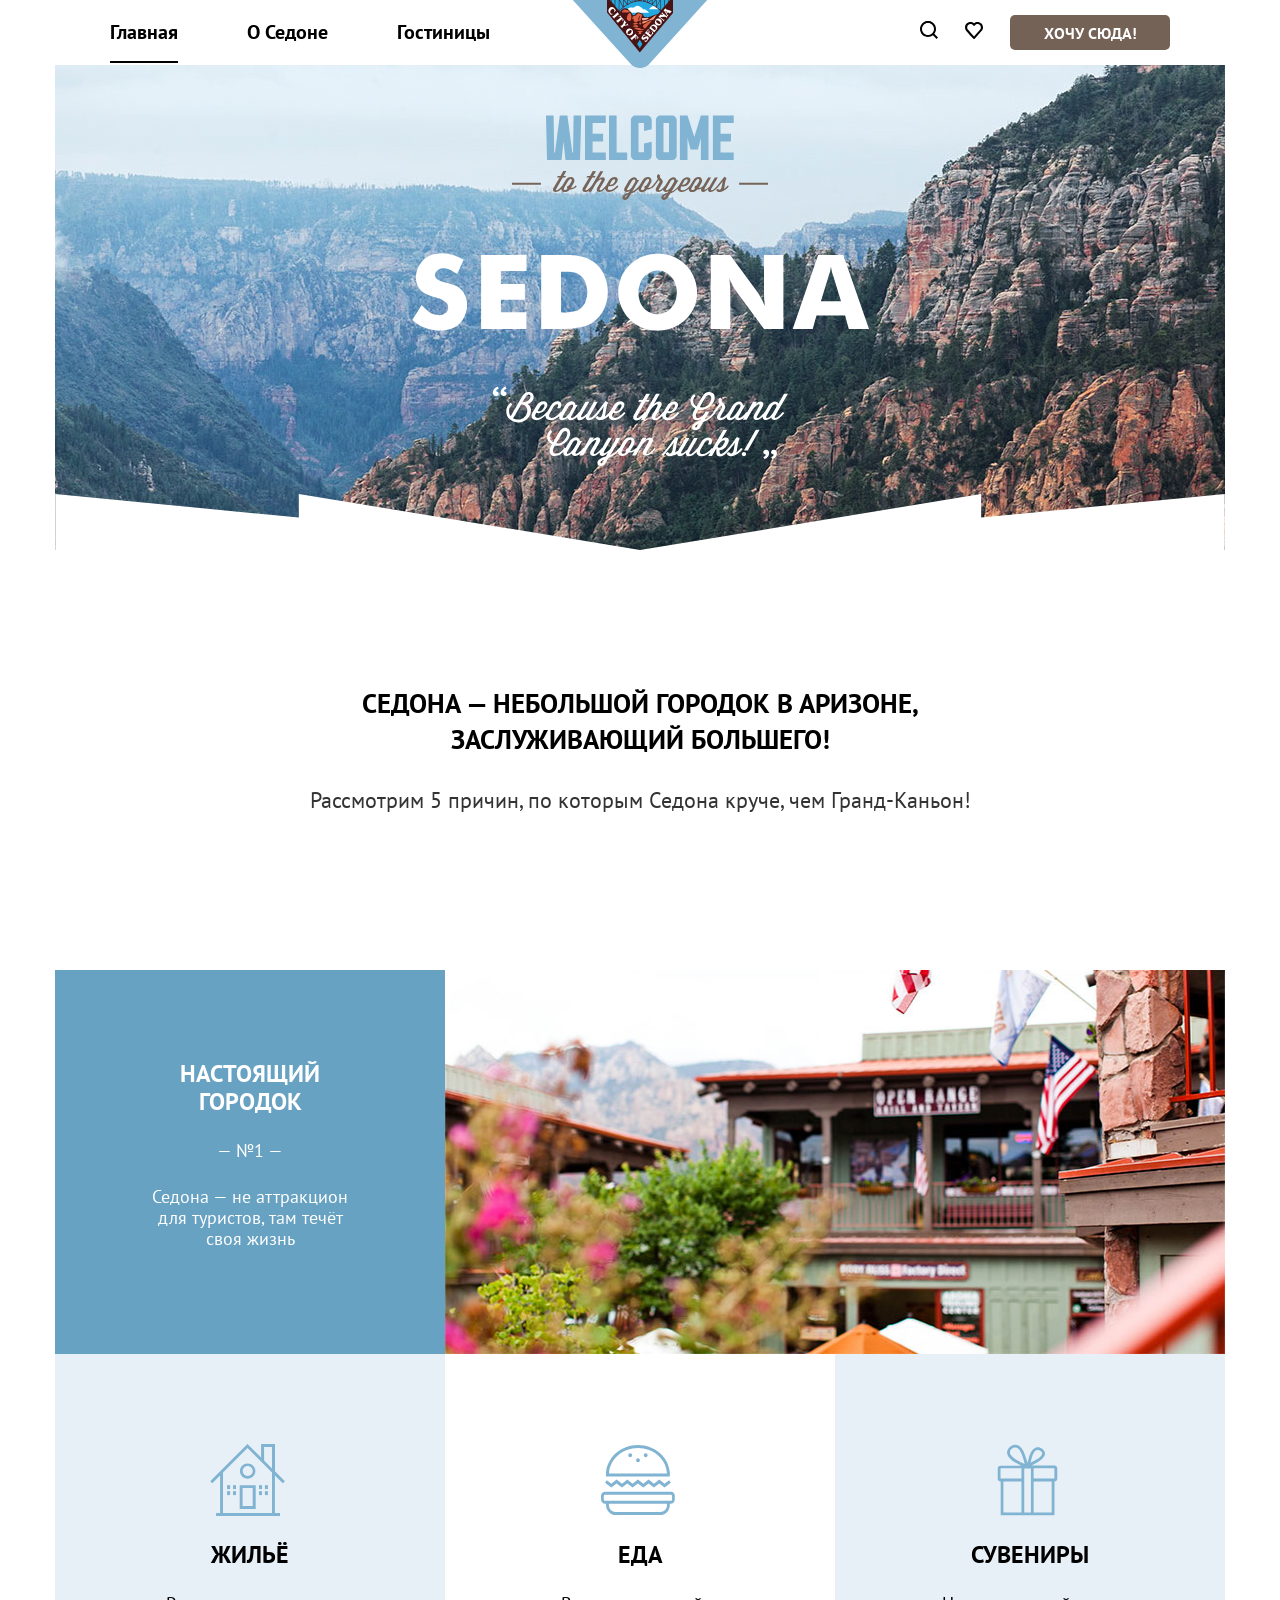
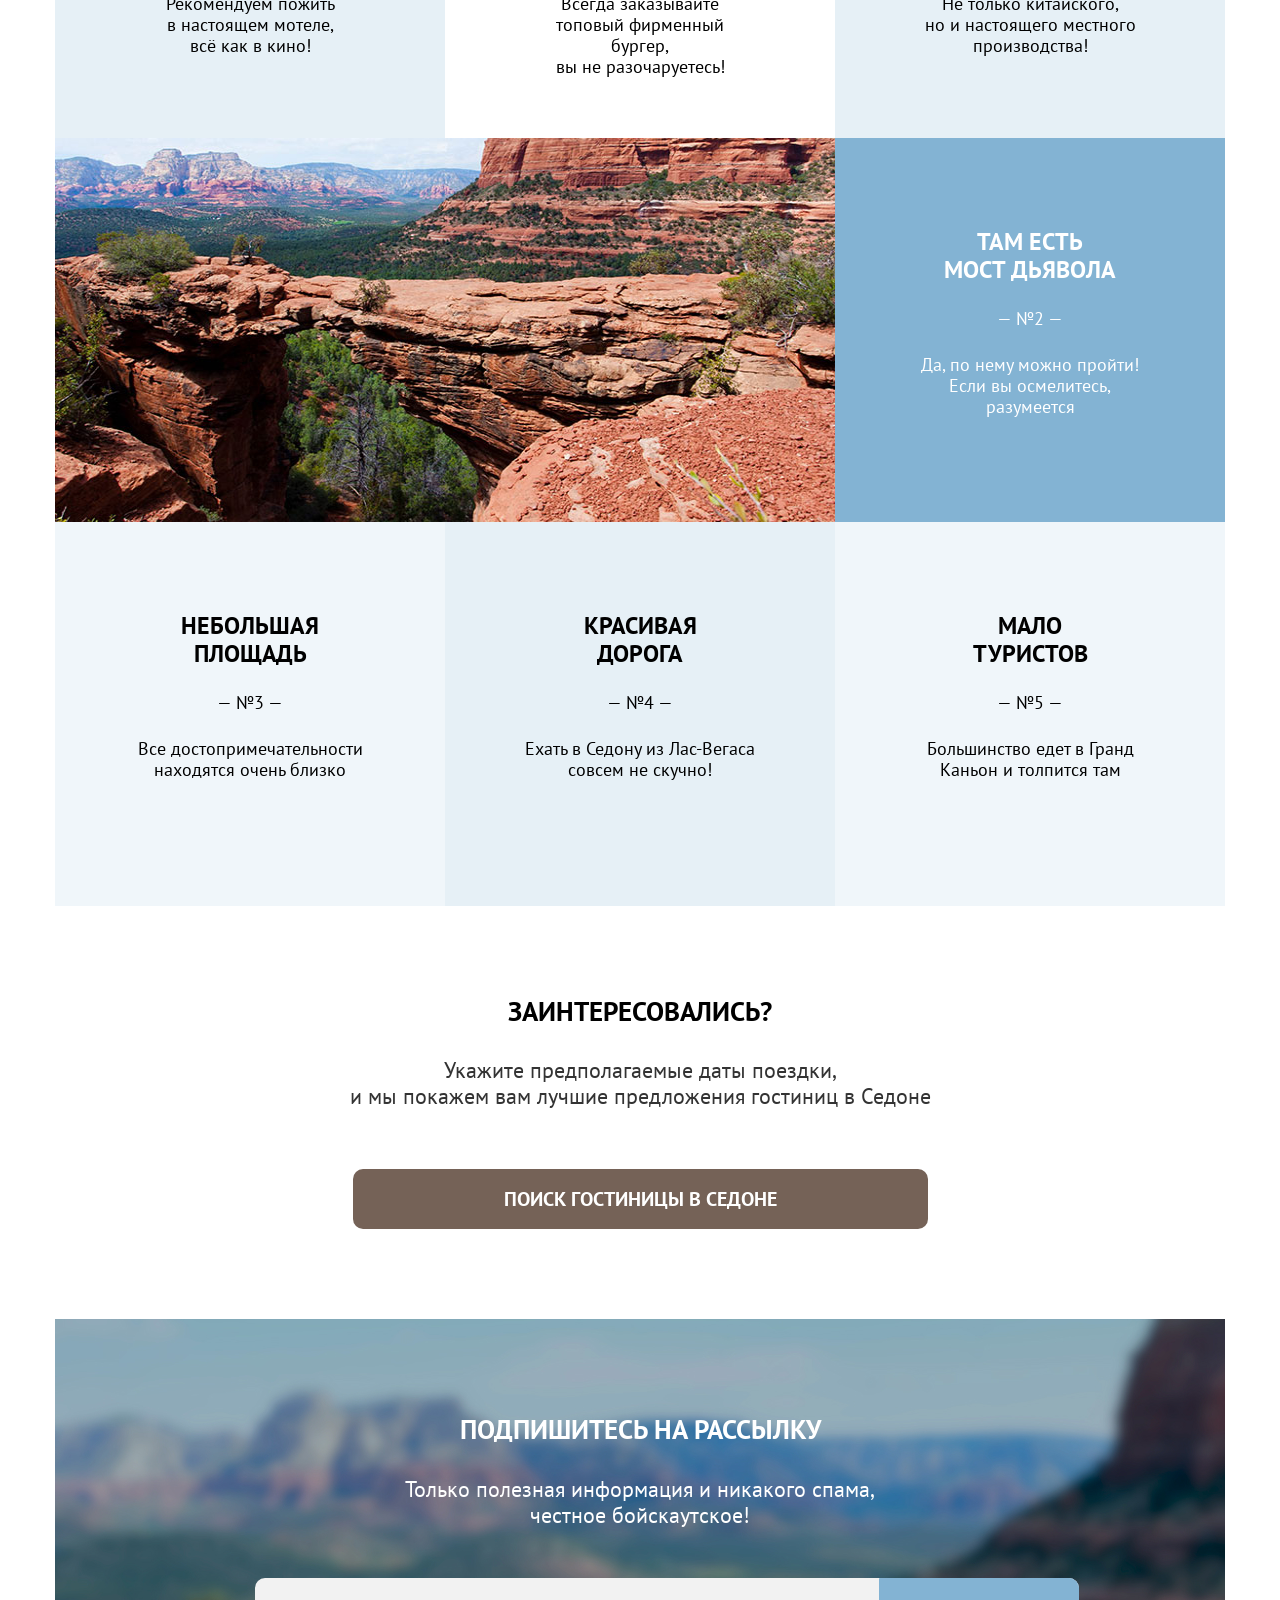
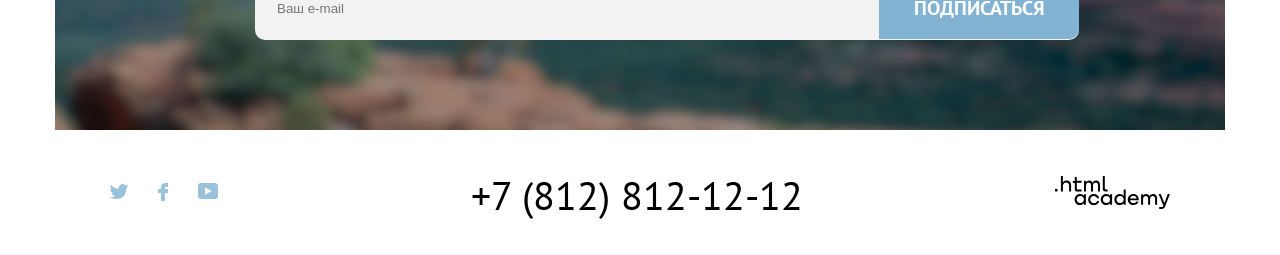
==== index.html @ 4e41e3f7 "add effects for main page" ====
<!DOCTYPE html>
<html lang="en">
<head>
    <meta charset="UTF-8">
    <meta name="viewport" content="width=device-width, initial-scale=1.0">
    <title>Седона — небольшой городок в Аризоне, заслуживающий большего!</title>
    <link rel="stylesheet" href="./style.css">
    <link rel="preconnect" href="https://fonts.googleapis.com">
    <link rel="preconnect" href="https://fonts.gstatic.com" crossorigin>
    <link href="https://fonts.googleapis.com/css2?family=PT+Sans:ital,wght@0,400;0,700;1,400;1,700&display=swap" rel="stylesheet">
</head>
<body>
    <header class="header">
        <div class="header__container">
            <nav class="header__menu">
                <ul class="header__menu-list">
                    <li class="header__item header__menu_item-active"><a href="#">Главная</a></li>
                    <li class="header__item"><a href="#">О Седоне</a></li>
                    <li class="header__item"><a href="#">Гостиницы</a></li>
                </ul>
            </nav>
            <img src="./images/sedona.svg" alt="logo" class="header__logo">
            <nav class="header__widgets">
                <a href="#"><img src="./images/find.svg" class="header__widget" alt="find"></a>
                <a href="#"><img src="./images/like.svg" class="header__widget" alt="like"></a>
                <button id="modal-opener" class="header__btn">хочу сюда!</button>
            </nav>
        </div>
    </header>
    <div class="main__container">
        <div class="main-board">
            <img src="./images/Vectorwelcome.svg" alt="title" class="main-board__img-1">
            <img src="./images/Vectorgorgeous.svg" alt="title" class="main-board__img-2">
            <img src="./images/Vectorsedona_title.svg" alt="title" class="main-board__img-3">
            <img src="./images/dividerbg_add.svg" alt="title" class="main-board__img-4">
        </div>
        <section class="slogan-description">
            <h1 class="slogan-description__title">Седона — небольшой городок в Аризоне, заслуживающий большего!</h1>
            <p class="slogan-description__text">Рассмотрим 5 причин, по которым Седона круче, чем Гранд-Каньон!</p>
        </section>
        <div class="content content_font-color_white">
            <div class="content__inf content__inf_bg-color_c-dark">
                <h2 class="content__inf-title">Настоящий<br> городок</h2>
                <p class="content__inf-text">— №1 —</p>
                <p class="content__inf-text">Седона — не аттракцион<br>для туристов, там течёт<br>своя жизнь</p>
            </div>
            <img src="./images/town.jpg" alt="town" class="content__bg-img">
        </div>
        <div class="content content_font-color_black">
            <div class="content__inf content__inf_bg-color_secondary-c-light-02">
                <img src="./images/house.svg" alt="house" class="content__img">
                <h2 class="content__inf-title">Жильё</h2>
                <p class="content__inf-text">Рекомендуем пожить <br>в настоящем мотеле, <br>всё как в кино!</p>
            </div>
            <div class="content__inf">
                <img src="./images/burger.svg" alt="burger" class="content__img">
                <h2 class="content__inf-title">Еда</h2>
                <p class="content__inf-text">Всегда заказывайте<br>топовый фирменный бургер,<br>вы не разочаруетесь!</p>
            </div>
            <div class="content__inf content__inf_bg-color_secondary-c-light-02">
                <img src="./images/gift.svg" alt="gift" class="content__img">
                <h2 class="content__inf-title">Сувениры</h2>
                <p class="content__inf-text">Не только китайского, <br>но и настоящего местного <br>производства!</p>
            </div>
        </div>
        <div class="content content_font-color_white">
            <img src="./images/bridge.jpg" alt="bridge" class="content__bg-img">
            <div class="content__inf content__inf_bg-color_c-light">
                <h2 class="content__inf-title">Там есть<br>мост дьявола</h2>
                <p class="content__inf-text">— №2 —</p>
                <p class="content__inf-text">Да, по нему можно пройти! Если вы осмелитесь, разумеется</p>
            </div>
        </div>
        <div class="content content_font-color_black">
            <div class="content__inf content__inf_bg-color_secondary-c-light-012">
                <h2 class="content__inf-title">Небольшая<br>площадь</h2>
                <p class="content__inf-text">— №3 —</p>
                <p class="content__inf-text">Все достопримечательности<br>находятся очень близко</p>
            </div>
            <div class="content__inf content__inf_bg-color_secondary-c-light-02">
                <h2 class="content__inf-title">Красивая<br>дорога</h2>
                <p class="content__inf-text">— №4 —</p>
                <p class="content__inf-text">Ехать в Седону из Лас-Вегаса<br>совсем не скучно!</p>
            </div>
            <div class="content__inf content__inf_bg-color_secondary-c-light-012">
                <h2 class="content__inf-title">Мало<br>туристов</h2>
                <p class="content__inf-text">— №5 —</p>
                <p class="content__inf-text">Большинство едет в Гранд<br>Каньон и толпится там</p>
            </div>
        </div>
        <section class="find-hotel">
            <h2 class="find-hotel__title">Заинтересовались?</h2>
            <div class="find-hotel__text">Укажите предполагаемые даты поездки,<br>и мы покажем вам лучшие предложения гостиниц в Седоне</div>
            <button class="find-hotel__btn" id="modal-opener">ПОИСК ГОСТИНИЦЫ В седоне</button>
        </section>
        <section class="subscribe">
            <div class="subscribe__container">
                <h2 class="subscribe__title">Подпишитесь на рассылку</h2>
                <div class="subscribe__text">Только полезная информация и никакого спама,<br>честное бойскаутское!</div>
                <div class="subscribe__form">
                    <input type="text" class="subscribe__form-input" placeholder="Ваш e-mail">
                    <button type="button" class="subscribe__form-button">Подписаться</button>
                </div>
            </div>   
        </section>
    </div>

    <footer class="footer">
        <div class="footer__container">
            <div class="footer__links">
                <a href="https://twitter.com/htmlacademy_ru" class="footer__link"><img src="./images/social-twitter.svg" alt="twitter"></a>
                <a href="https://www.facebook.com/htmlacademy" class="footer__link footer__link-small"><img src="./images/social-facebook.svg" alt="facebook"></a>
                <a href="https://www.youtube.com/c/HTMLAcademyRUS" class="footer__link"><img src="./images/social-youtube.svg" alt="youtube"></a>
            </div>
            <a href="tel:+78128121212"><div class="footer__phonenumber">+7 (812) 812-12-12</div></a>
            <a href="https://htmlacademy.ru/"><img src="./images/html_academy.svg" alt="logo" class="footer__logo"></a>
        </div>
    </footer>

    <form class="form-booking">
        <div class="form-booking__title-and-btn">
            <div class="form-booking__title">Поиск гостиницы в Седоне</div>
            <a href="#" class="form-booking__close"><img src="./images/btn_close.svg" alt="close"></a>
        </div>

        <p class="input-date__name">Дата заезда:<input type="date" name="calendar" class="input-date__input"></p>
        <p class="input-date__name">Дата выезда:<input type="date" name="calendar" class="input-date__input"></p>
        <div class="number-input">
            <label for="adult" class="input-num__name">Взрослые:</label>
            <div class="number">
                <button class="number-minus" type="button"><img src="./images/minus.svg" alt="minus"></button>
                <input type="number" min="0" value="1" readonly>
                <button class="number-plus" type="button"><img src="./images/plus.svg" alt="plus"></button>
            </div>
            <label for="adult" class="input-num__name">Дети:</label>
            <div class="number">
                <button class="number-minus" type="button"><img src="./images/minus.svg" alt="minus"></button>
                <input type="number" min="0" value="1" readonly>
                <button class="number-plus" type="button"><img src="./images/plus.svg" alt="plus"></button>
            </div>
        </div>
        <button class="form-booking__btn">Найти</button>
    </form>
    <script src="script.js"></script>
</body>
</html>
---- style.css ----
*, ::before, ::after {
    margin: 0;
    padding: 0;
}

body {
    font-family: "PT Sans", sans-serif;
    font-size: 18px;
    text-align: center;
    font-weight: 400;
    line-height: 1.16;
    background-color: #FFFFFF;
    color: black;
    width: 100%;
    height: 100%;
}

a {
    color: black;
    text-decoration: none;  
}

h1 {
    text-transform: uppercase;
    line-height: 1.33;
}

ul {
    list-style: none;
    margin: 0;
    padding: 0;
}

p {
    margin: 0;
}

img {
    max-width: 100%;
}

div[class*=_container] {
    margin: 0 auto;
    overflow: hidden;
    box-sizing: border-box;
    background-size: cover;
    max-width: 1200px;
}

button {
    display: flex;
    align-items:center;
    justify-content:center;

    font-family: "PT Sans", sans-serif;
    font-weight: 700;
    font-size: 20px;
    text-transform: uppercase;
    background: #756257;
    color:#FFFFFF;

    transition: opacity 0.3s;
}

div[class*=_text] {
    font-size: 22px;
    line-height: 26px;
}

.header__container, .main__container, .footer__container {
    margin: 0 auto;
    padding: 0 15px;
    overflow: hidden;
    max-width: 1200;
    box-sizing: border-box;
    background-size: cover;
}

body {
    height: 100%;
}
body {
    display: flex;
    flex-direction: column;
}

.header, .main__container {
    flex: 1 0 auto;
}
.footer {
    flex: 0 0 auto;
}
/* Header */

.header .header__container {
    display: flex;
    justify-content: space-between;
    font-size: 20px;
    align-items:center;
    padding: 0px 70px;
    font-weight: 700;
}

.header__menu-list {
    display: flex;
    justify-content: space-between;
    align-items:center;
    width: 380px;
    height: 65px;
}

.header__menu_item-active {
    text-decoration: underline;
    color: #756257;
    text-underline-offset: 22px;
    text-decoration-thickness: 2px;
}

.header__item:focus {
    border: 3px solid #83B3D3;
    border-radius: 10px;
    padding: 6px 10px;
}

.header__item {
    color: black;
}

.header__item:hover {
    color: #756257;
}

.header__item:active {
    opacity: 0.2;
}

.header__btn {
    width: 160px;
    height: 35px;
    font-size: 16px;
    border-radius: 5px;
    border: none;
}

.header__btn:hover {
    background: #615048;
}

.header__btn:active {
    opacity: 0.2;
}

.header__btn:focus {
    border: 3px solid #83B3D3;
    border-radius: 4px;
}

.header__widgets {
    display: flex;
    justify-content: space-between;
    align-items:center;
    width: 250px;
}

.header__widget:focus {
    border: 3px solid #83B3D3;
    border-radius: 10px;
    padding: 8px;
}

.header__logo {
    position: absolute;
    z-index: 2;
    margin: 0 auto;
    right: 0;
    left: 0;
}

/* main-title */

.main-board{
    position:relative;
    background-image: url("./images/background.jpg");
    background-repeat: no-repeat;
    height: 485px;
    margin: 0 auto;

    display: flex;
    justify-content:center;
    flex-wrap: wrap;
    align-items: center;
    flex-direction: column;
}

.main-board__img-1 {
    margin-top: 50px;
}
.main-board__img-2 {
    margin-top: 10px;
    margin-bottom: 53px;
}

.main-board__img-3 {
    margin-bottom: 28px;
}

.main-board__img-4 {
    position: relative;
    width: 1200px;
}

/* slogan-description */

.slogan-description{
    min-height: 280px;
    display: flex;
    justify-content: center;
    flex-direction: column;
    padding: 60px 250px 80px 250px;
}

.slogan-description__title {
    margin-bottom: 30px;
}

.slogan-description__text{
    font-size: 22px;
    color: #333333;
}

/* Content */
.content {
    height: 384px;
    display: flex;
    flex-direction: row;
    color:#FFFFFF;
}

.content__inf {
    width: 400px;
    height: 384px;
    box-sizing:border-box;
    gap: 25px;

    display: flex;
    flex-direction: column;

    padding: 90px 80px 80px 80px;
}

.content__inf-title {
    text-transform:uppercase;
    margin: 0;
    font-size: 24px;
    line-height: 1.17;
}

.content_font-color_black{
    color: black;
}

.content__inf_bg-color_c-dark {
    background-color: #68A2C2;
}

.content__inf_bg-color_c-light {
    background-color: #83B3D3;
}

.content__inf_bg-color_secondary-c-light-012 {
    background-color: rgba(130, 179, 211, 0.12);
}

.content__inf_bg-color_secondary-c-light-02 {
    background-color: rgba(130, 179, 211, 0.2);
}

.content__img {
    width: 75px;
    height: 72px;
    padding-left: 75px;
}

.content__bg-img {
    width: 780px;
}

/* find-hotel */

.find-hotel {
    padding: 90px 240px;

    display: flex;
    flex-direction: column;
    align-items: center;
}

.find-hotel__btn {
    margin-top: 60px;
    width: 575px;
    height: 60px;
    border-radius: 10px;
    border: none;
}

.find-hotel__btn:focus {
    border: 3px solid #83B3D3;
    border-radius: 10px;
}

.find-hotel__btn:hover {
    background: #615048;
    transition: 2s;
}

.find-hotel__btn:active {
    opacity: 0.2;
}

.find-hotel__title {
    margin-bottom: 30px;
    text-transform: uppercase;
}

.find-hotel__text {
    color: #333333;
}
 /*Subscribe-form */

.subscribe{
    background-image: url("./images/bg_2.jpg");
    background-repeat: no-repeat;
    color:#FFFFFF;
}

.subscribe__container {
    padding: 95px 200px 95px 200px;
}

.subscribe__title {
    margin-bottom: 30px;
    text-transform: uppercase;
}

.subscribe__text {
    font-size: 22px;
}

.subscribe__form{
    margin-top: 50px;
    position: relative;
    display: inline-block;
}
  
.subscribe__form-input{
    width: 800px;
    height: 58px;
    border-radius: 10px;
    border: 2px solid #f2f2f2;
    background-color: #f2f2f2;
    padding-left: 20px;
}

.subscribe__form-input:focus {
    border: 3px solid #83B3D3;
    background-color: #e5e5e5;
}

.subscribe__form-input:hover {
    border: 1px solid #e5e5e5;
    background-color: #e5e5e5;
    transition: 2s;
}

.subscribe__form-input:active {
    border: 2px solid black;
    background-color: #ffffff;
}

.subscribe__form-button{
    width: 200px;
    height: 61px;
    border-top-right-radius: 10px;
    border-bottom-right-radius: 10px;
    border-top-left-radius: 0;
    border-bottom-left-radius: 0;
    position: absolute;
    top: 0;
    right: 0;
    cursor: pointer;
    border: 1px solid #83B3D3;
    background-color: #83B3D3;
    font-family: "PT Sans", sans-serif;
    font-size: 20px;
    line-height: 26px;
    font-weight: 700;
    text-transform: uppercase;
    color: #FFFFFF;
}

.subscribe__form-button:hover {
    border: 1px solid #68A2C2;
    background-color: #68A2C2;
    transition: 2s;
}

.subscribe__form-button:focus {
    border: 3px solid #756275;
    background-color: #68A2C2;
}

.subscribe__form-button:active {
    opacity: 0.2;
}

/* Footer */

.footer .footer__container {
    display: flex;
    justify-content: space-between;
    padding: 40px 70px;
    align-items: center;
}

.footer__phonenumber {
    font-size: 40px;
    line-height: 1.0;
}

.footer__phonenumber:hover {
    color: #756257;
    transition: 1s;
}

.footer__phonenumber:active {
    opacity: 0.2;
}

.footer__phonenumber:focus {
    border: 3px solid #68A2C2;
    border-radius: 10px;
    padding: 15px;
    color: #756257;
}

.footer__links {
    display: flex;
    flex-direction: row;
    gap: 30px;
}

.footer__link {
    opacity: 0.8;
}

.footer__link:hover {
    opacity: 1.0;
}

.footer__link:active {
    opacity: 0.2;
}

.footer__link:focus {
    border: 3px solid #68A2C2;
    border-radius: 10px;
    padding: 8px 10px 0px 10px;
    opacity: 1.0;
}

.footer__link-small:focus {
    border: 3px solid #68A2C2;
    border-radius: 10px;
    padding: 8px 14px;
}

.footer__logo:hover {
    opacity: 0.8;
}

.footer__logo:focus {
    border: 3px solid #68A2C2;
    border-radius: 10px;
    padding: 20px;
    opacity: 0.8;
}

.footer__logo:active {
    opacity: 0.2;
}


/* Form */
.form-booking {
    position: absolute;
    left: 50%;
    top: 50%;
    transform: translate(-50%, -50%);

    background-color: #FFFFFF;
    width: 720px;
    height: 560px;

    box-sizing: border-box;
    padding: 60px 70px 70px 70px;
    border-radius: 30px;

    display: flex;
    flex-direction: column;
    align-items: start;

    font-size: 18px;
    font-weight: 700;
}

.input-date__name {
    margin-top: 40px;
}

.input-date__input {
    width: 410px;
    height: 50px;
    background-color: #F2F2F2;
    border: none;
    padding: 0 20px;
    margin-left: 20px;
}

.form-booking__title-and-btn {
    display: flex;
    justify-content: space-between;
    align-items: center;
}

.form-booking__title {
    font-size: 30px;
    text-transform: uppercase;
    font-weight: 700;
    line-height: 1.33;
    margin-right: 100px;
}

.form_booking p {
    font-size: 18px;
}

.form-booking__btn {
    width: 575px;
    height: 60px;
    border-radius: 10px;
    border: none;
    background-color: #83B3D3;
}

.input-num__input{
    width: 130px;
    height: 50px;
    background-color: #F2F2F2;
    border: none;
    padding: 0 19px;
    margin-left: 40px;
}

.input-num__input_1 {
    margin-right: 20px;
}

.number-input {
    margin-top: 40px;
    margin-bottom: 40px;
    display: flex;
    flex-direction: row;
    align-items: center;
    gap: 40px;
}

.number {
	display: inline-block;
	position: relative;
	width: 130px;
    height: 50px;
}
.number input[type="number"] {
	display: block;
	height: 50px;
	line-height: 2.22;
    font-size: 18px;
	width: 100%;
	padding: 0;
	margin: 0;
	box-sizing: border-box;
	text-align: center;
	-moz-appearance: textfield;
	-webkit-appearance: textfield;
	appearance: textfield;
    background-color: #F2F2F2;
    border-radius: 5px;
    border: none;
}
.number input[type="number"]::-webkit-outer-spin-button,
.number input[type="number"]::-webkit-inner-spin-button {
	display: none;
}
.number-minus {
	position: absolute;
	top: 1px;
	left: 1px;
	bottom: 10px;
	width: 40px;
	padding: 0;
	display: block;
	border: none;
    background-color: #F2F2F2;
}
.number-plus {
	position: absolute;
	top: 1px;
	right: 1px;
	bottom: 1px;
	width: 40px;
	padding: 0;
	display: block;
	text-align: center;
	border: none;
    background-color: #F2F2F2;
}
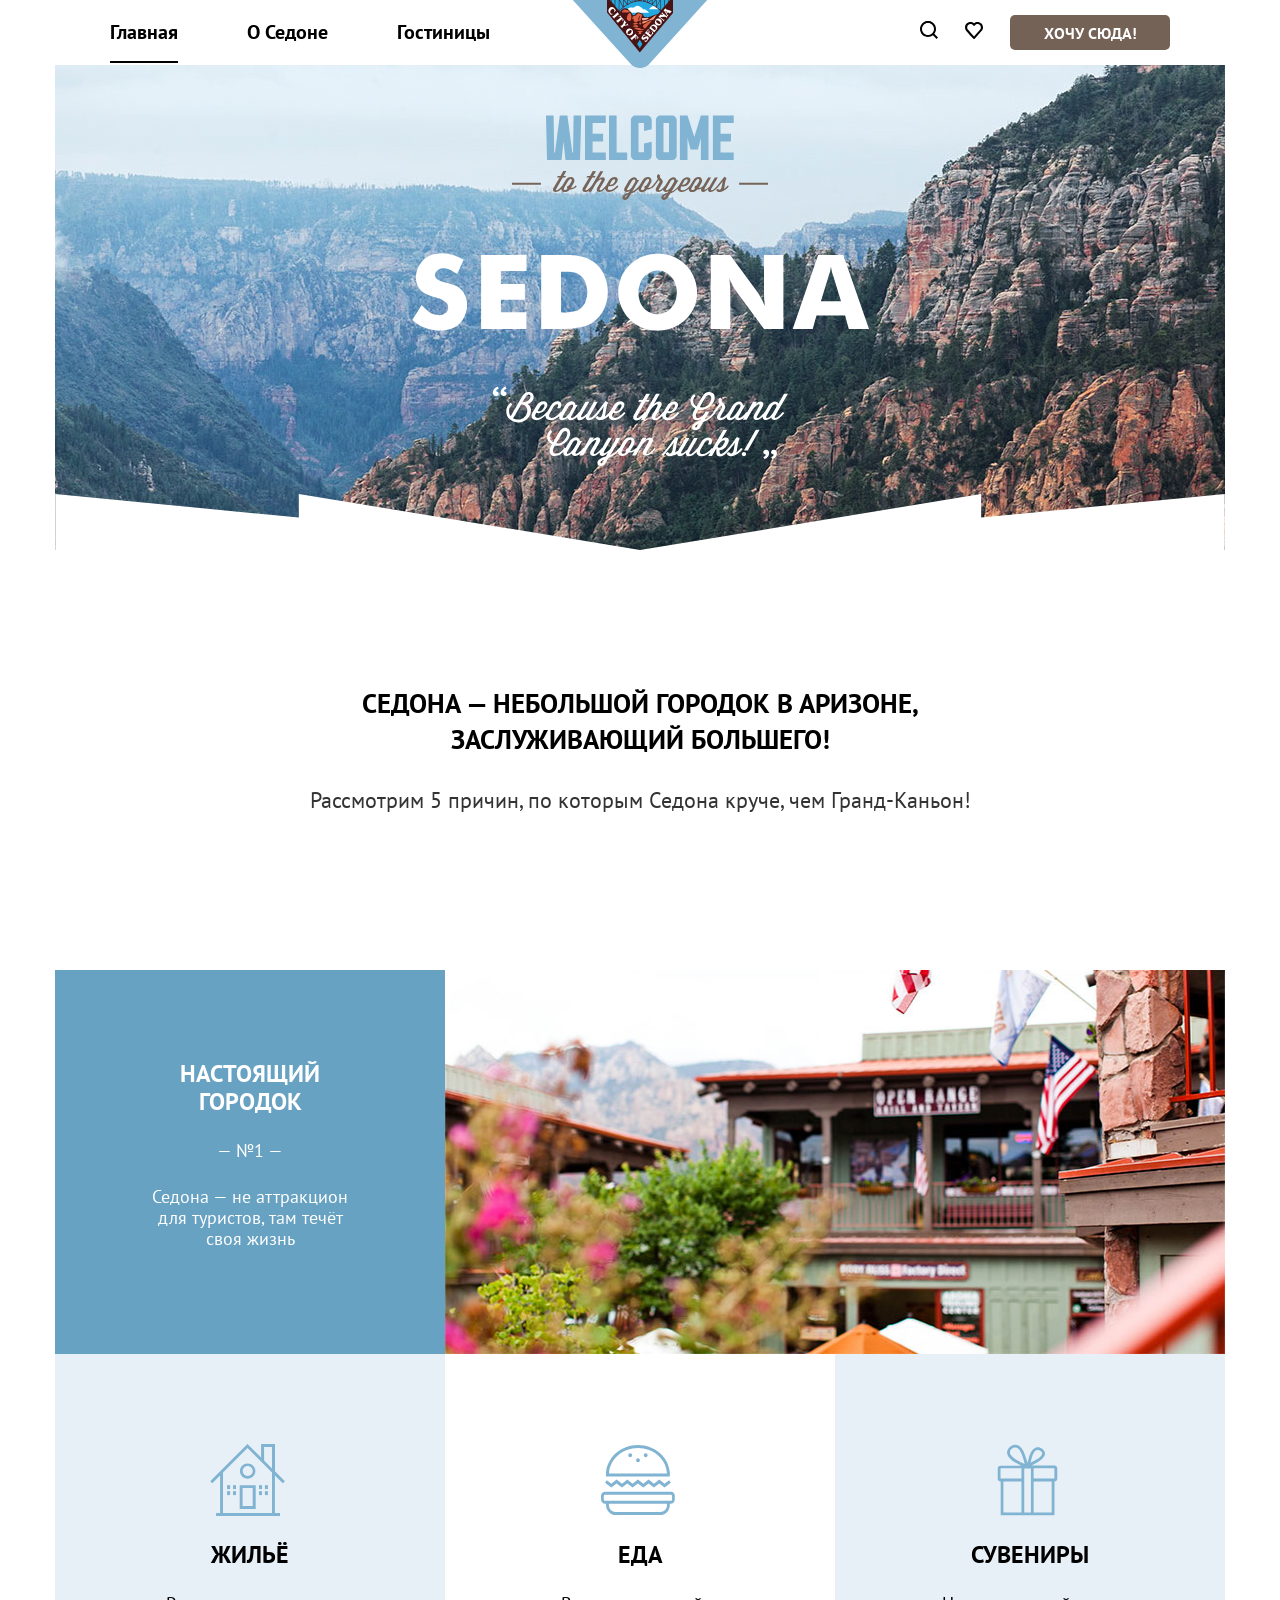
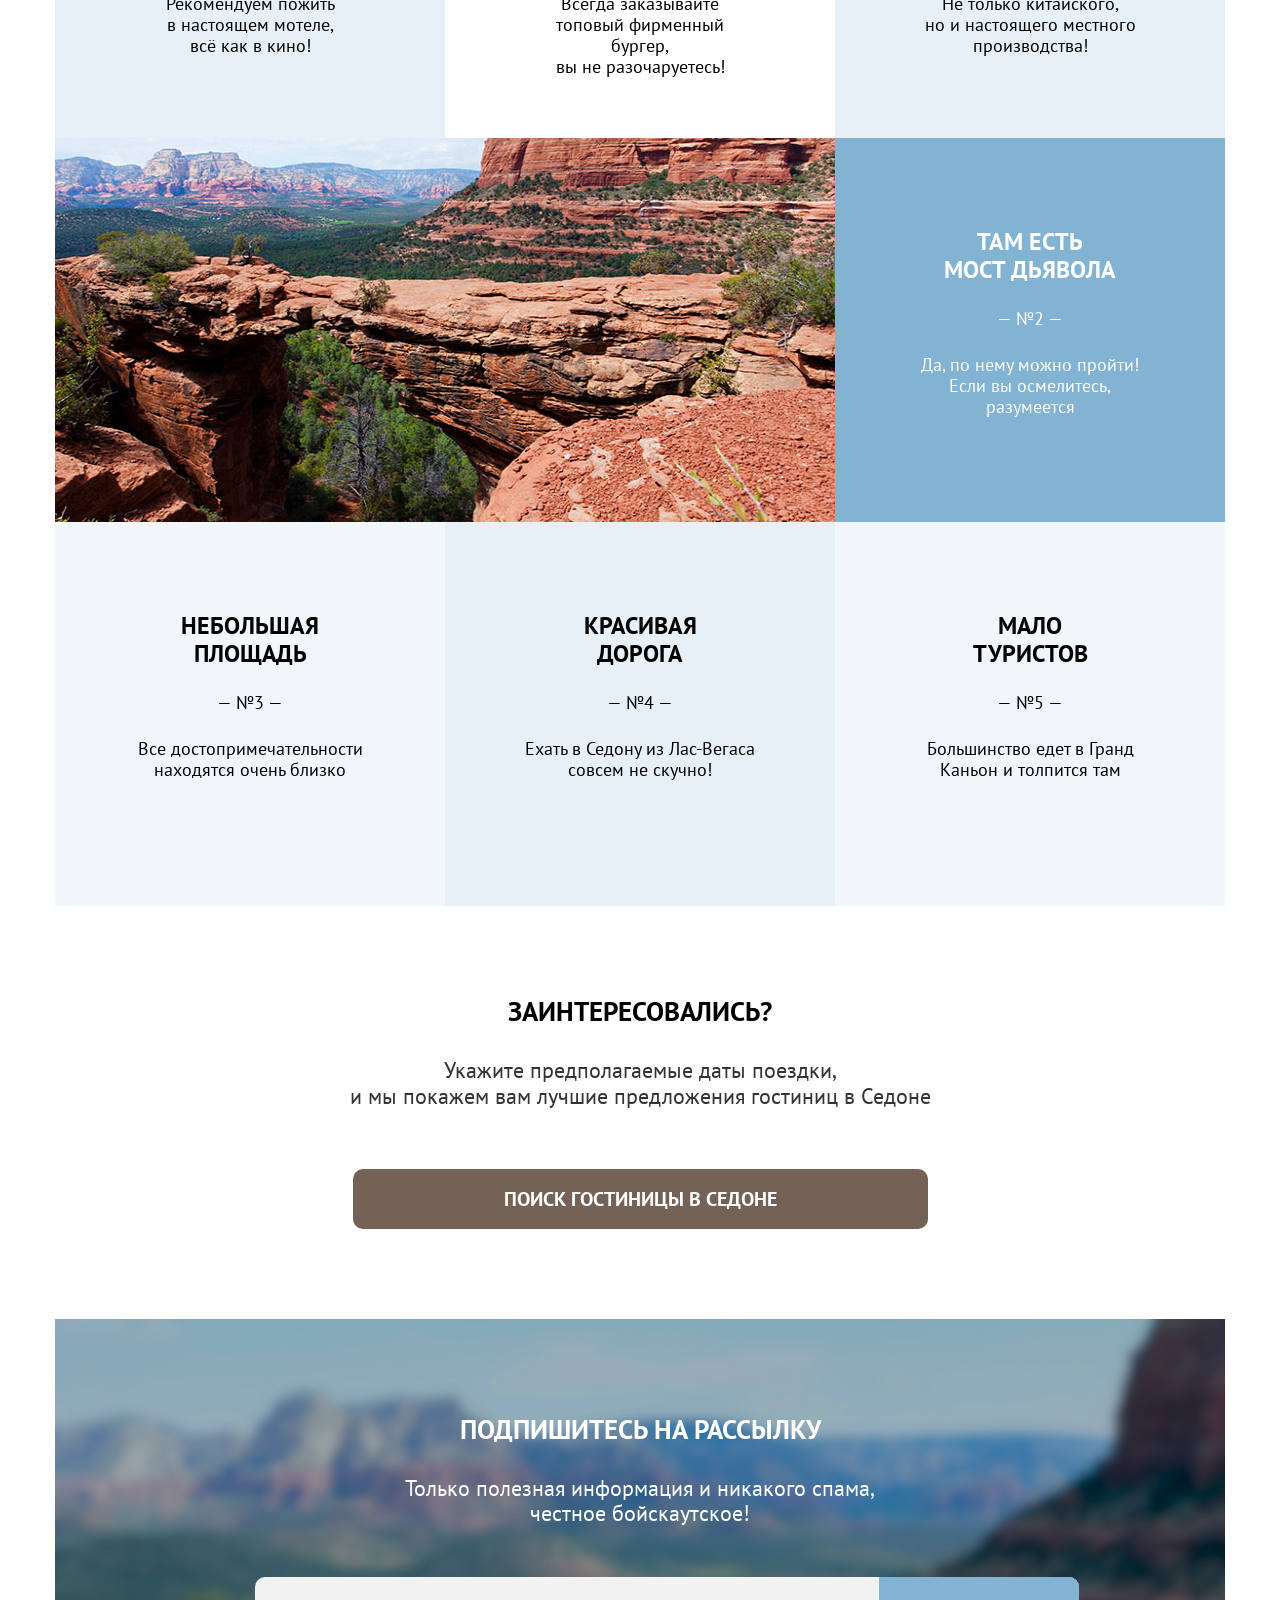
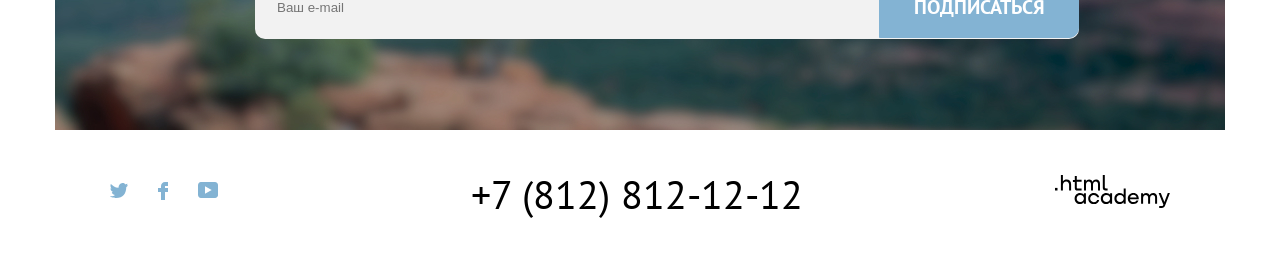
==== commit fdab8124: "add css class" ====
--- a/index.html
+++ b/index.html
@@ -91,12 +91,12 @@
         <section class="find-hotel">
             <h2 class="find-hotel__title">Заинтересовались?</h2>
             <div class="find-hotel__text">Укажите предполагаемые даты поездки,<br>и мы покажем вам лучшие предложения гостиниц в Седоне</div>
-            <button class="find-hotel__btn" id="modal-opener">ПОИСК ГОСТИНИЦЫ В седоне</button>
+            <button id="modal-opener" class="find-hotel__btn" id="modal-opener">ПОИСК ГОСТИНИЦЫ В седоне</button>
         </section>
         <section class="subscribe">
             <div class="subscribe__container">
-                <h2 class="subscribe__title">Подпишитесь на рассылку</h2>
-                <div class="subscribe__text">Только полезная информация и никакого спама,<br>честное бойскаутское!</div>
+                <h2 class="subscribe__container-title">Подпишитесь на рассылку</h2>
+                <div class="subscribe__container-text">Только полезная информация и никакого спама,<br>честное бойскаутское!</div>
                 <div class="subscribe__form">
                     <input type="text" class="subscribe__form-input" placeholder="Ваш e-mail">
                     <button type="button" class="subscribe__form-button">Подписаться</button>
@@ -108,9 +108,9 @@
     <footer class="footer">
         <div class="footer__container">
             <div class="footer__links">
-                <a href="https://twitter.com/htmlacademy_ru" class="footer__link"><img src="./images/social-twitter.svg" alt="twitter"></a>
-                <a href="https://www.facebook.com/htmlacademy" class="footer__link footer__link-small"><img src="./images/social-facebook.svg" alt="facebook"></a>
-                <a href="https://www.youtube.com/c/HTMLAcademyRUS" class="footer__link"><img src="./images/social-youtube.svg" alt="youtube"></a>
+                <a href="https://twitter.com/htmlacademy_ru" class="footer__links_link"><img src="./images/social-twitter.svg" alt="twitter"></a>
+                <a href="https://www.facebook.com/htmlacademy" class="footer__links_link"><img src="./images/social-facebook.svg" alt="facebook"></a>
+                <a href="https://www.youtube.com/c/HTMLAcademyRUS" class="footer__links_link"><img src="./images/social-youtube.svg" alt="youtube"></a>
             </div>
             <a href="tel:+78128121212"><div class="footer__phonenumber">+7 (812) 812-12-12</div></a>
             <a href="https://htmlacademy.ru/"><img src="./images/html_academy.svg" alt="logo" class="footer__logo"></a>
@@ -118,7 +118,7 @@
     </footer>
 
     <form class="form-booking">
-        <div class="form-booking__title-and-btn">
+        <div class="form-booking__content">
             <div class="form-booking__title">Поиск гостиницы в Седоне</div>
             <a href="#" class="form-booking__close"><img src="./images/btn_close.svg" alt="close"></a>
         </div>
--- a/style.css
+++ b/style.css
@@ -119,7 +119,6 @@
 .header__item:focus {
     border: 3px solid #83B3D3;
     border-radius: 10px;
-    padding: 6px 10px;
 }
 
 .header__item {
@@ -165,7 +164,6 @@
 .header__widget:focus {
     border: 3px solid #83B3D3;
     border-radius: 10px;
-    padding: 8px;
 }
 
 .header__logo {
@@ -337,12 +335,12 @@
     padding: 95px 200px 95px 200px;
 }
 
-.subscribe__title {
+.subscribe__container-title {
     margin-bottom: 30px;
     text-transform: uppercase;
 }
 
-.subscribe__text {
+.subscribe__container-text {
     font-size: 22px;
 }
 
@@ -427,70 +425,23 @@
     line-height: 1.0;
 }
 
-.footer__phonenumber:hover {
-    color: #756257;
-    transition: 1s;
-}
-
-.footer__phonenumber:active {
-    opacity: 0.2;
-}
-
-.footer__phonenumber:focus {
-    border: 3px solid #68A2C2;
-    border-radius: 10px;
-    padding: 15px;
-    color: #756257;
-}
-
 .footer__links {
     display: flex;
     flex-direction: row;
     gap: 30px;
 }
 
-.footer__link {
-    opacity: 0.8;
-}
-
-.footer__link:hover {
-    opacity: 1.0;
-}
-
-.footer__link:active {
-    opacity: 0.2;
-}
-
-.footer__link:focus {
-    border: 3px solid #68A2C2;
-    border-radius: 10px;
-    padding: 8px 10px 0px 10px;
-    opacity: 1.0;
-}
-
-.footer__link-small:focus {
-    border: 3px solid #68A2C2;
-    border-radius: 10px;
-    padding: 8px 14px;
-}
-
-.footer__logo:hover {
-    opacity: 0.8;
-}
-
-.footer__logo:focus {
-    border: 3px solid #68A2C2;
-    border-radius: 10px;
-    padding: 20px;
-    opacity: 0.8;
-}
-
-.footer__logo:active {
-    opacity: 0.2;
-}
-
-
 /* Form */
+.active-modal {
+    position:fixed;
+    background-color: rgba(0, 0, 0, 0.5);
+    z-index: 3;
+    left: 0;
+    right: 0;
+    bottom: 0;
+    top: 0;
+}
+
 .form-booking {
     position: absolute;
     left: 50%;
@@ -526,7 +477,7 @@
     margin-left: 20px;
 }
 
-.form-booking__title-and-btn {
+.form-booking__content {
     display: flex;
     justify-content: space-between;
     align-items: center;
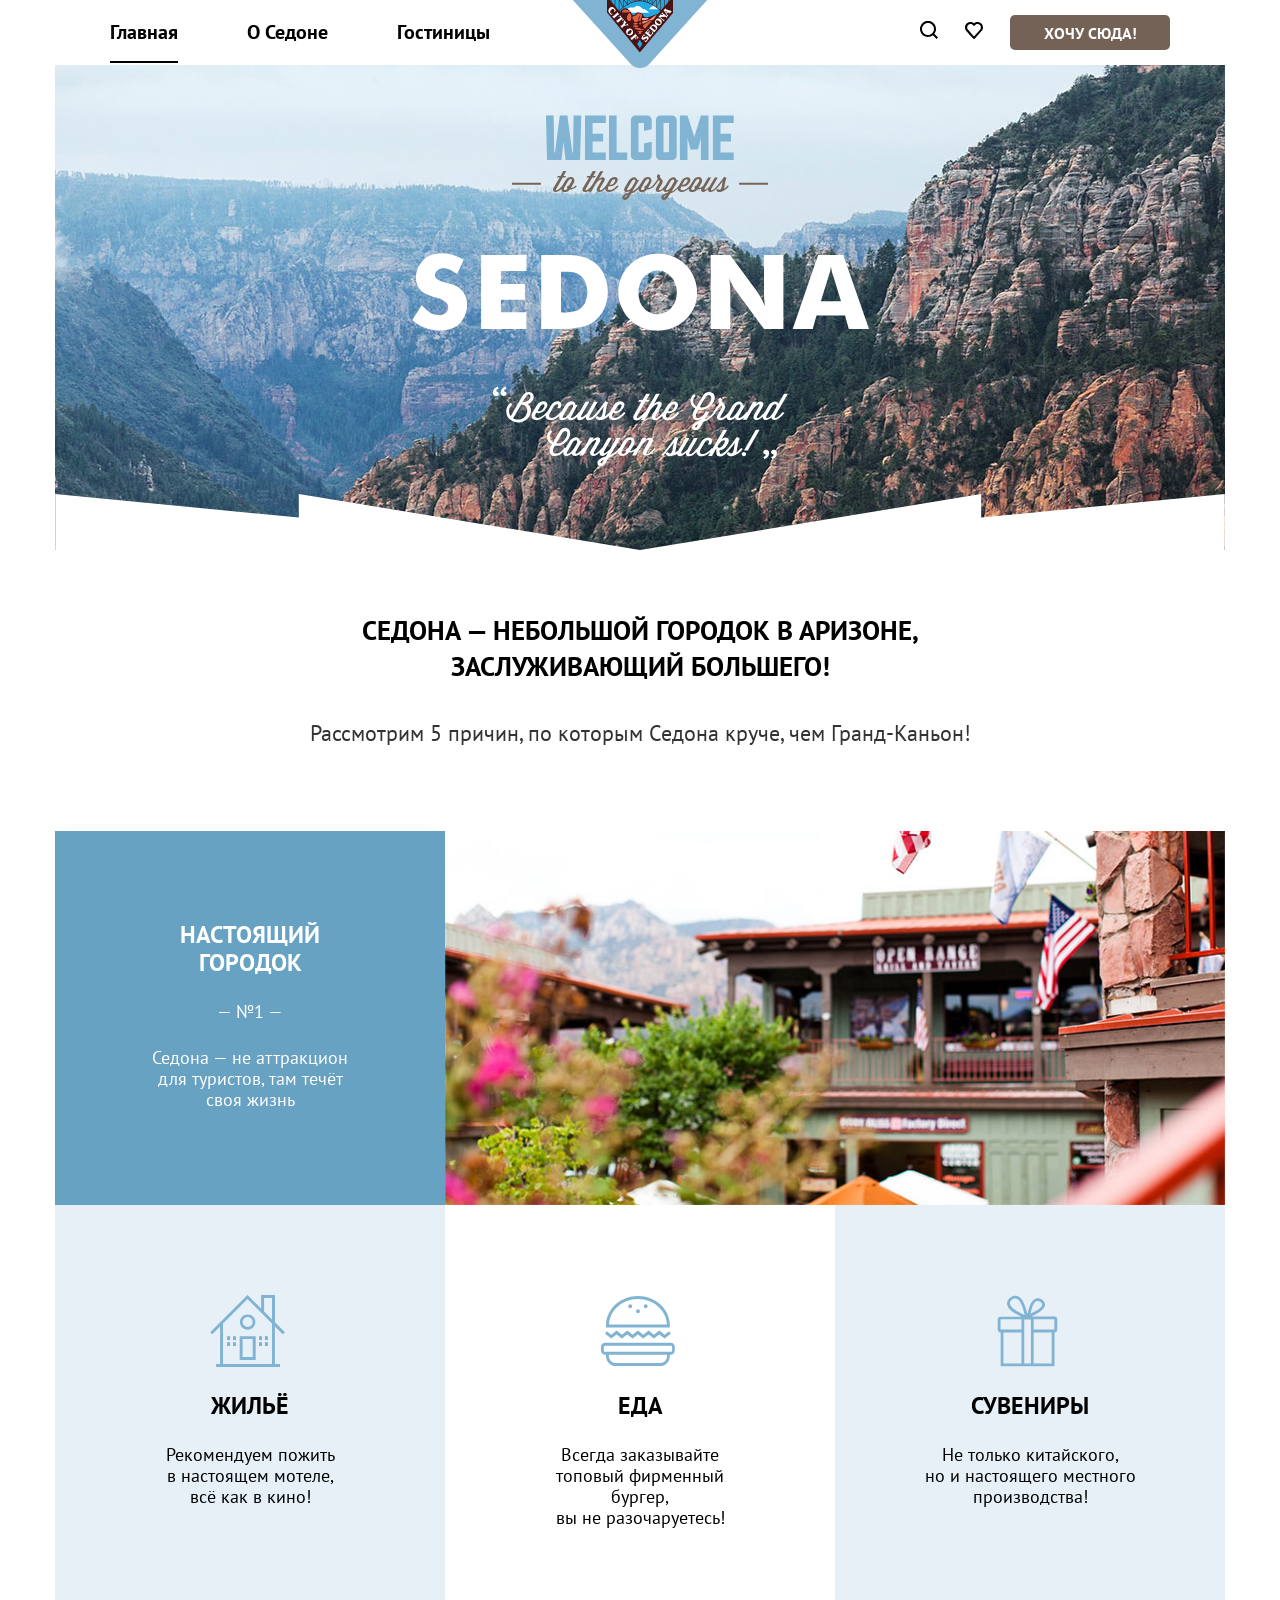
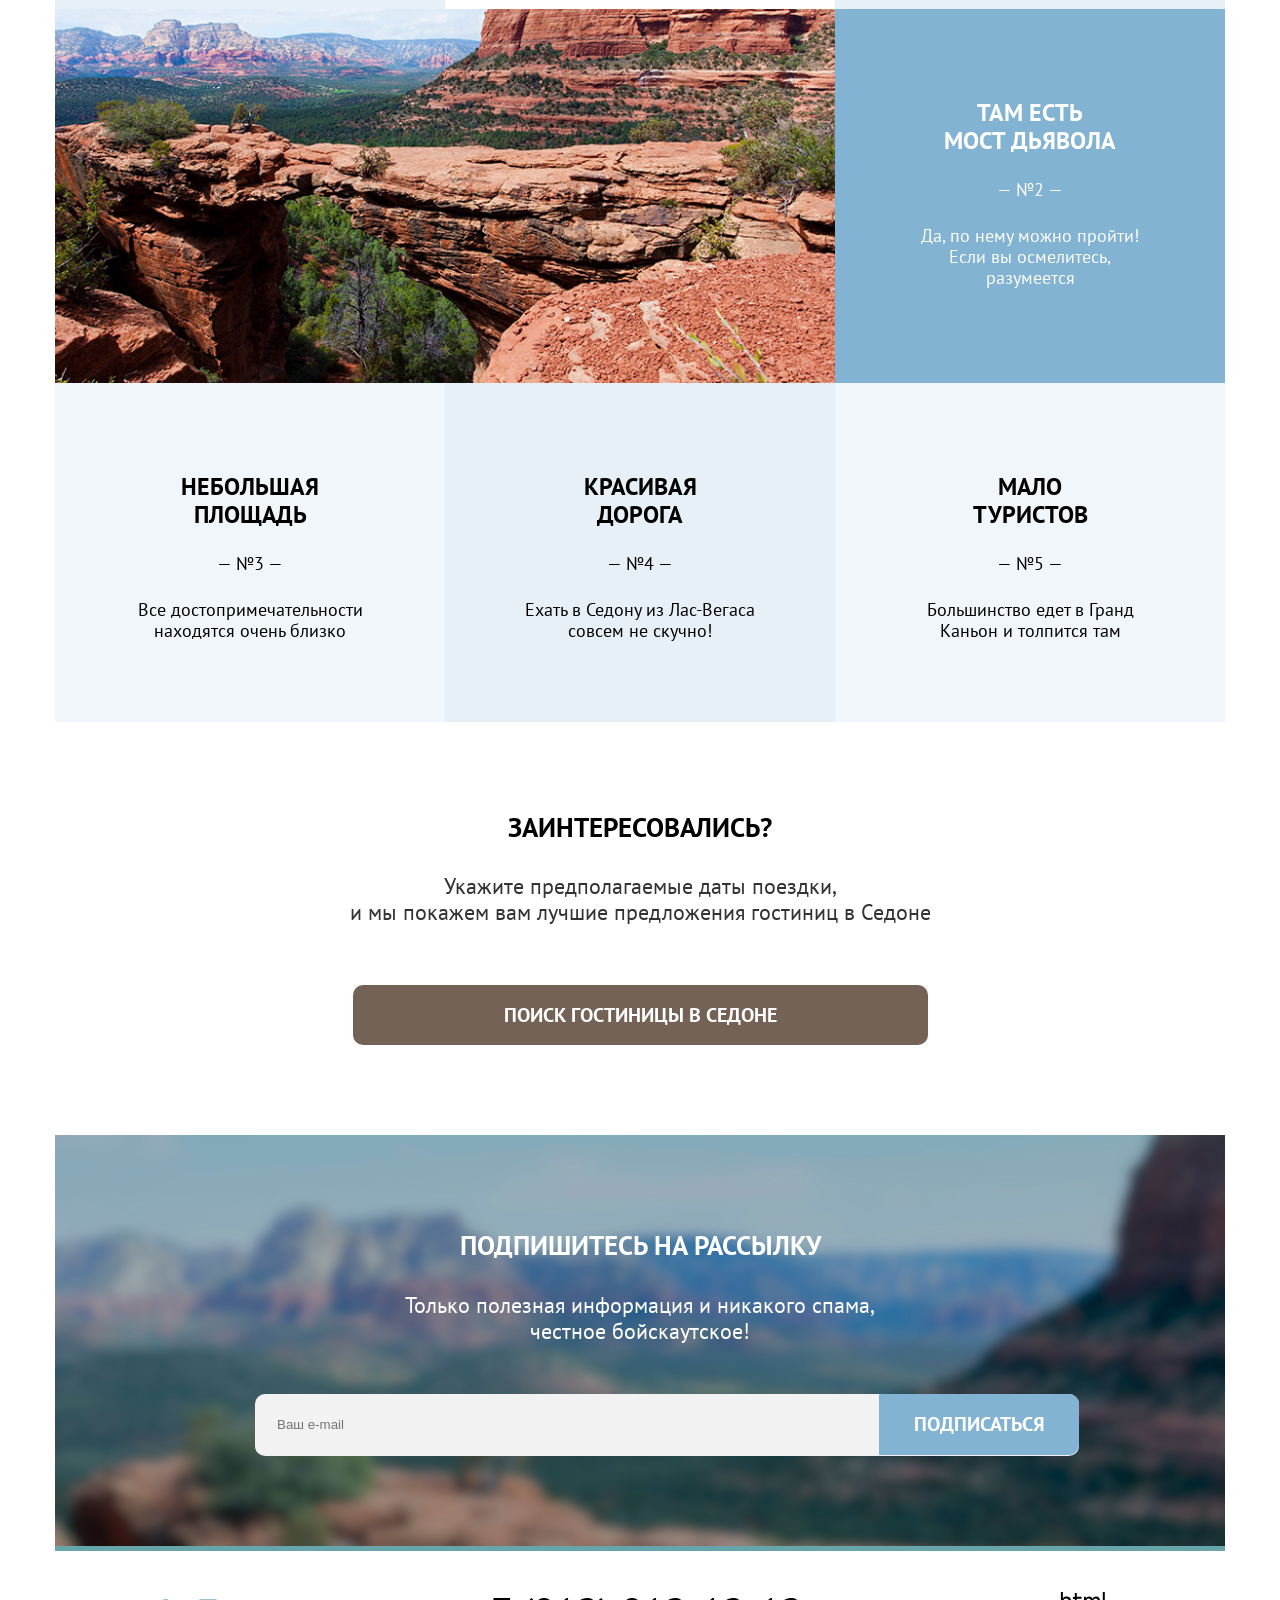
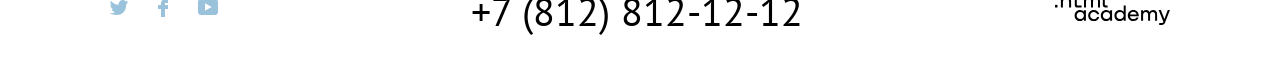
==== commit cf842e8c: "Merge 3c991c605355abf7065eae971da816cbac398cb4 into 610127dc25c13a7f1af7c83f173da55a6e98fc65" ====
--- a/index.html
+++ b/index.html
@@ -91,12 +91,12 @@
         <section class="find-hotel">
             <h2 class="find-hotel__title">Заинтересовались?</h2>
             <div class="find-hotel__text">Укажите предполагаемые даты поездки,<br>и мы покажем вам лучшие предложения гостиниц в Седоне</div>
-            <button id="modal-opener" class="find-hotel__btn" id="modal-opener">ПОИСК ГОСТИНИЦЫ В седоне</button>
+            <button class="find-hotel__btn" id="modal-opener">ПОИСК ГОСТИНИЦЫ В седоне</button>
         </section>
         <section class="subscribe">
             <div class="subscribe__container">
-                <h2 class="subscribe__container-title">Подпишитесь на рассылку</h2>
-                <div class="subscribe__container-text">Только полезная информация и никакого спама,<br>честное бойскаутское!</div>
+                <h2 class="subscribe__title">Подпишитесь на рассылку</h2>
+                <div class="subscribe__text">Только полезная информация и никакого спама,<br>честное бойскаутское!</div>
                 <div class="subscribe__form">
                     <input type="text" class="subscribe__form-input" placeholder="Ваш e-mail">
                     <button type="button" class="subscribe__form-button">Подписаться</button>
@@ -108,9 +108,9 @@
     <footer class="footer">
         <div class="footer__container">
             <div class="footer__links">
-                <a href="https://twitter.com/htmlacademy_ru" class="footer__links_link"><img src="./images/social-twitter.svg" alt="twitter"></a>
-                <a href="https://www.facebook.com/htmlacademy" class="footer__links_link"><img src="./images/social-facebook.svg" alt="facebook"></a>
-                <a href="https://www.youtube.com/c/HTMLAcademyRUS" class="footer__links_link"><img src="./images/social-youtube.svg" alt="youtube"></a>
+                <a href="https://twitter.com/htmlacademy_ru" class="footer__link"><img src="./images/social-twitter.svg" alt="twitter"></a>
+                <a href="https://www.facebook.com/htmlacademy" class="footer__link footer__link-small"><img src="./images/social-facebook.svg" alt="facebook"></a>
+                <a href="https://www.youtube.com/c/HTMLAcademyRUS" class="footer__link"><img src="./images/social-youtube.svg" alt="youtube"></a>
             </div>
             <a href="tel:+78128121212"><div class="footer__phonenumber">+7 (812) 812-12-12</div></a>
             <a href="https://htmlacademy.ru/"><img src="./images/html_academy.svg" alt="logo" class="footer__logo"></a>
@@ -118,7 +118,7 @@
     </footer>
 
     <form class="form-booking">
-        <div class="form-booking__content">
+        <div class="form-booking__title-and-btn">
             <div class="form-booking__title">Поиск гостиницы в Седоне</div>
             <a href="#" class="form-booking__close"><img src="./images/btn_close.svg" alt="close"></a>
         </div>
--- a/style.css
+++ b/style.css
@@ -119,6 +119,7 @@
 .header__item:focus {
     border: 3px solid #83B3D3;
     border-radius: 10px;
+    padding: 6px 10px;
 }
 
 .header__item {
@@ -164,6 +165,7 @@
 .header__widget:focus {
     border: 3px solid #83B3D3;
     border-radius: 10px;
+    padding: 8px;
 }
 
 .header__logo {
@@ -179,6 +181,7 @@
 .main-board{
     position:relative;
     background-image: url("./images/background.jpg");
+    background-color: #64aeb5;
     background-repeat: no-repeat;
     height: 485px;
     margin: 0 auto;
@@ -210,11 +213,11 @@
 /* slogan-description */
 
 .slogan-description{
-    min-height: 280px;
     display: flex;
     justify-content: center;
     flex-direction: column;
-    padding: 60px 250px 80px 250px;
+    padding: 63px 250px 80px 250px;
+    line-height: 36px;
 }
 
 .slogan-description__title {
@@ -228,7 +231,6 @@
 
 /* Content */
 .content {
-    height: 384px;
     display: flex;
     flex-direction: row;
     color:#FFFFFF;
@@ -236,7 +238,6 @@
 
 .content__inf {
     width: 400px;
-    height: 384px;
     box-sizing:border-box;
     gap: 25px;
 
@@ -327,6 +328,7 @@
 
 .subscribe{
     background-image: url("./images/bg_2.jpg");
+    background-color: #68a5ab;
     background-repeat: no-repeat;
     color:#FFFFFF;
 }
@@ -335,12 +337,12 @@
     padding: 95px 200px 95px 200px;
 }
 
-.subscribe__container-title {
+.subscribe__title {
     margin-bottom: 30px;
     text-transform: uppercase;
 }
 
-.subscribe__container-text {
+.subscribe__text {
     font-size: 22px;
 }
 
@@ -425,23 +427,70 @@
     line-height: 1.0;
 }
 
+.footer__phonenumber:hover {
+    color: #756257;
+    transition: 1s;
+}
+
+.footer__phonenumber:active {
+    opacity: 0.2;
+}
+
+.footer__phonenumber:focus {
+    border: 3px solid #68A2C2;
+    border-radius: 10px;
+    padding: 15px;
+    color: #756257;
+}
+
 .footer__links {
     display: flex;
     flex-direction: row;
     gap: 30px;
 }
 
+.footer__link {
+    opacity: 0.8;
+}
+
+.footer__link:hover {
+    opacity: 1.0;
+}
+
+.footer__link:active {
+    opacity: 0.2;
+}
+
+.footer__link:focus {
+    border: 3px solid #68A2C2;
+    border-radius: 10px;
+    padding: 8px 10px 0px 10px;
+    opacity: 1.0;
+}
+
+.footer__link-small:focus {
+    border: 3px solid #68A2C2;
+    border-radius: 10px;
+    padding: 8px 14px;
+}
+
+.footer__logo:hover {
+    opacity: 0.8;
+}
+
+.footer__logo:focus {
+    border: 3px solid #68A2C2;
+    border-radius: 10px;
+    padding: 20px;
+    opacity: 0.8;
+}
+
+.footer__logo:active {
+    opacity: 0.2;
+}
+
+
 /* Form */
-.active-modal {
-    position:fixed;
-    background-color: rgba(0, 0, 0, 0.5);
-    z-index: 3;
-    left: 0;
-    right: 0;
-    bottom: 0;
-    top: 0;
-}
-
 .form-booking {
     position: absolute;
     left: 50%;
@@ -477,7 +526,7 @@
     margin-left: 20px;
 }
 
-.form-booking__content {
+.form-booking__title-and-btn {
     display: flex;
     justify-content: space-between;
     align-items: center;
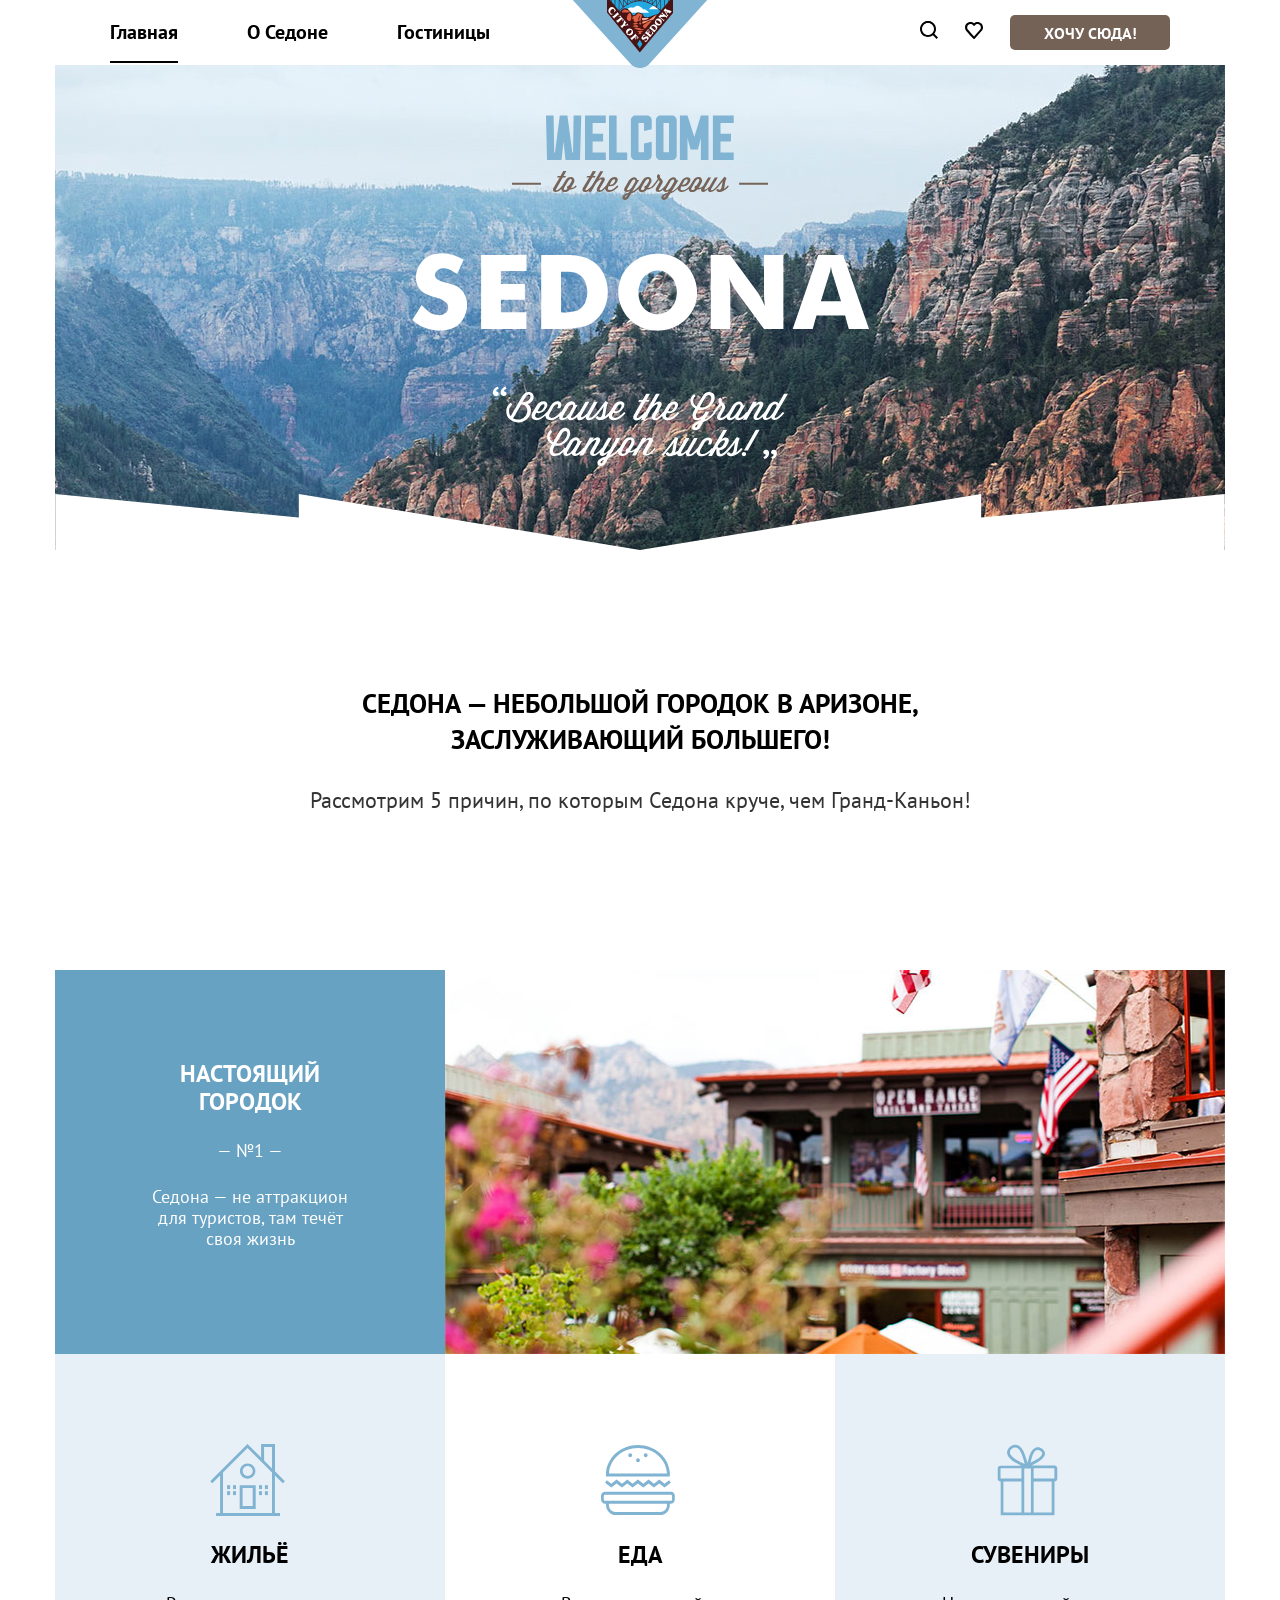
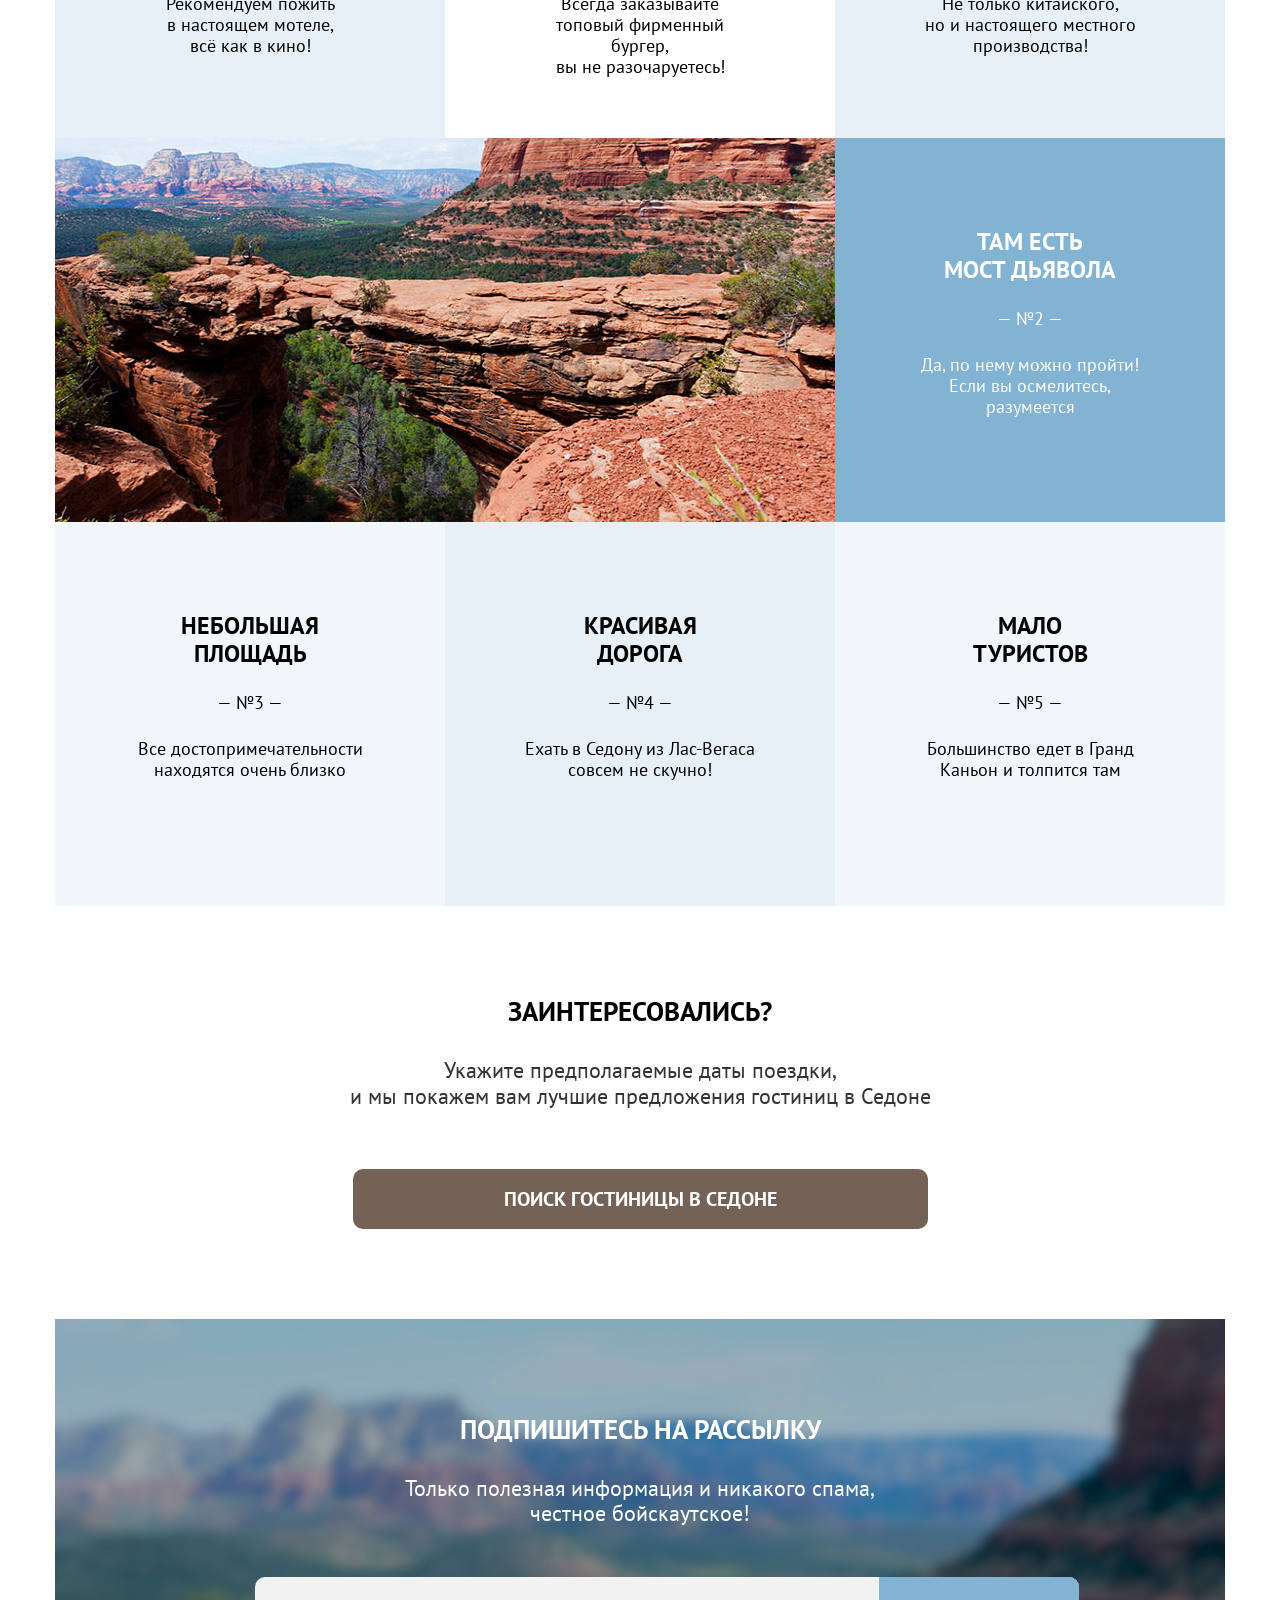
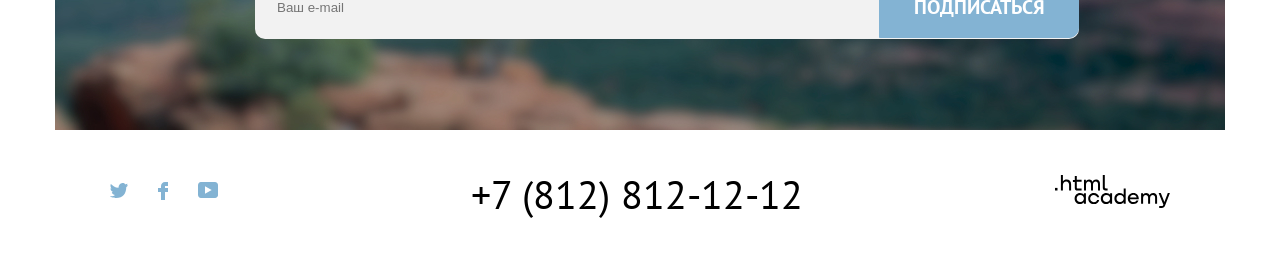
==== commit 263654fd: "Merge c91c3cb009f8e17ae7b2a4711a63a659aa7e7d3f into 610127dc25c13a7f1af7c83f173da55a6e98fc65" ====
--- a/index.html
+++ b/index.html
@@ -91,12 +91,12 @@
         <section class="find-hotel">
             <h2 class="find-hotel__title">Заинтересовались?</h2>
             <div class="find-hotel__text">Укажите предполагаемые даты поездки,<br>и мы покажем вам лучшие предложения гостиниц в Седоне</div>
-            <button class="find-hotel__btn" id="modal-opener">ПОИСК ГОСТИНИЦЫ В седоне</button>
+            <button id="modal-opener" class="find-hotel__btn" id="modal-opener">ПОИСК ГОСТИНИЦЫ В седоне</button>
         </section>
         <section class="subscribe">
             <div class="subscribe__container">
-                <h2 class="subscribe__title">Подпишитесь на рассылку</h2>
-                <div class="subscribe__text">Только полезная информация и никакого спама,<br>честное бойскаутское!</div>
+                <h2 class="subscribe__container-title">Подпишитесь на рассылку</h2>
+                <div class="subscribe__container-text">Только полезная информация и никакого спама,<br>честное бойскаутское!</div>
                 <div class="subscribe__form">
                     <input type="text" class="subscribe__form-input" placeholder="Ваш e-mail">
                     <button type="button" class="subscribe__form-button">Подписаться</button>
@@ -108,23 +108,24 @@
     <footer class="footer">
         <div class="footer__container">
             <div class="footer__links">
-                <a href="https://twitter.com/htmlacademy_ru" class="footer__link"><img src="./images/social-twitter.svg" alt="twitter"></a>
-                <a href="https://www.facebook.com/htmlacademy" class="footer__link footer__link-small"><img src="./images/social-facebook.svg" alt="facebook"></a>
-                <a href="https://www.youtube.com/c/HTMLAcademyRUS" class="footer__link"><img src="./images/social-youtube.svg" alt="youtube"></a>
+                <a href="https://twitter.com/htmlacademy_ru" class="footer__links_link"><img src="./images/social-twitter.svg" alt="twitter"></a>
+                <a href="https://www.facebook.com/htmlacademy" class="footer__links_link"><img src="./images/social-facebook.svg" alt="facebook"></a>
+                <a href="https://www.youtube.com/c/HTMLAcademyRUS" class="footer__links_link"><img src="./images/social-youtube.svg" alt="youtube"></a>
             </div>
             <a href="tel:+78128121212"><div class="footer__phonenumber">+7 (812) 812-12-12</div></a>
             <a href="https://htmlacademy.ru/"><img src="./images/html_academy.svg" alt="logo" class="footer__logo"></a>
         </div>
     </footer>
 
+    <div id="modal-wrapper">
     <form class="form-booking">
-        <div class="form-booking__title-and-btn">
+        <div class="form-booking__content">
             <div class="form-booking__title">Поиск гостиницы в Седоне</div>
             <a href="#" class="form-booking__close"><img src="./images/btn_close.svg" alt="close"></a>
         </div>
 
-        <p class="input-date__name">Дата заезда:<input type="date" name="calendar" class="input-date__input"></p>
-        <p class="input-date__name">Дата выезда:<input type="date" name="calendar" class="input-date__input"></p>
+        <p class="input-date__name">Дата заезда:<input type="date" name="calendar" class="input-date__input" placeholder="Укажите дату"></p>
+        <p class="input-date__name">Дата выезда:<input type="date" name="calendar" class="input-date__input" placeholder="Укажите дату"></p>
         <div class="number-input">
             <label for="adult" class="input-num__name">Взрослые:</label>
             <div class="number">
@@ -133,6 +134,10 @@
                 <button class="number-plus" type="button"><img src="./images/plus.svg" alt="plus"></button>
             </div>
             <label for="adult" class="input-num__name">Дети:</label>
+                <div class="tooltip">
+                    <img src="./images/Ellipse.png">
+                    <span class="tooltiptext">Укажите количество детей, которые будут с вами, возраст которых от 6 до 18 лет. Дети до 6 лет размещаются бесплатно.</span>
+                </div>
             <div class="number">
                 <button class="number-minus" type="button"><img src="./images/minus.svg" alt="minus"></button>
                 <input type="number" min="0" value="1" readonly>
@@ -141,6 +146,7 @@
         </div>
         <button class="form-booking__btn">Найти</button>
     </form>
+    </div>
     <script src="script.js"></script>
 </body>
 </html>
--- a/style.css
+++ b/style.css
@@ -119,7 +119,6 @@
 .header__item:focus {
     border: 3px solid #83B3D3;
     border-radius: 10px;
-    padding: 6px 10px;
 }
 
 .header__item {
@@ -165,7 +164,6 @@
 .header__widget:focus {
     border: 3px solid #83B3D3;
     border-radius: 10px;
-    padding: 8px;
 }
 
 .header__logo {
@@ -181,7 +179,6 @@
 .main-board{
     position:relative;
     background-image: url("./images/background.jpg");
-    background-color: #64aeb5;
     background-repeat: no-repeat;
     height: 485px;
     margin: 0 auto;
@@ -213,11 +210,11 @@
 /* slogan-description */
 
 .slogan-description{
+    min-height: 280px;
     display: flex;
     justify-content: center;
     flex-direction: column;
-    padding: 63px 250px 80px 250px;
-    line-height: 36px;
+    padding: 60px 250px 80px 250px;
 }
 
 .slogan-description__title {
@@ -231,6 +228,7 @@
 
 /* Content */
 .content {
+    height: 384px;
     display: flex;
     flex-direction: row;
     color:#FFFFFF;
@@ -238,6 +236,7 @@
 
 .content__inf {
     width: 400px;
+    height: 384px;
     box-sizing:border-box;
     gap: 25px;
 
@@ -328,7 +327,6 @@
 
 .subscribe{
     background-image: url("./images/bg_2.jpg");
-    background-color: #68a5ab;
     background-repeat: no-repeat;
     color:#FFFFFF;
 }
@@ -337,12 +335,12 @@
     padding: 95px 200px 95px 200px;
 }
 
-.subscribe__title {
+.subscribe__container-title {
     margin-bottom: 30px;
     text-transform: uppercase;
 }
 
-.subscribe__text {
+.subscribe__container-text {
     font-size: 22px;
 }
 
@@ -427,72 +425,25 @@
     line-height: 1.0;
 }
 
-.footer__phonenumber:hover {
-    color: #756257;
-    transition: 1s;
-}
-
-.footer__phonenumber:active {
-    opacity: 0.2;
-}
-
-.footer__phonenumber:focus {
-    border: 3px solid #68A2C2;
-    border-radius: 10px;
-    padding: 15px;
-    color: #756257;
-}
-
 .footer__links {
     display: flex;
     flex-direction: row;
     gap: 30px;
 }
 
-.footer__link {
-    opacity: 0.8;
-}
-
-.footer__link:hover {
-    opacity: 1.0;
-}
-
-.footer__link:active {
-    opacity: 0.2;
-}
-
-.footer__link:focus {
-    border: 3px solid #68A2C2;
-    border-radius: 10px;
-    padding: 8px 10px 0px 10px;
-    opacity: 1.0;
-}
-
-.footer__link-small:focus {
-    border: 3px solid #68A2C2;
-    border-radius: 10px;
-    padding: 8px 14px;
-}
-
-.footer__logo:hover {
-    opacity: 0.8;
-}
-
-.footer__logo:focus {
-    border: 3px solid #68A2C2;
-    border-radius: 10px;
-    padding: 20px;
-    opacity: 0.8;
-}
-
-.footer__logo:active {
-    opacity: 0.2;
-}
-
-
 /* Form */
+.modal-wrapper{
+    position:fixed;
+    width:100%;
+    height:100%;
+    justify-content:center;
+    align-items:center;
+    background:rgba(0,0,0,.3);
+    z-index:100;
+}
+
 .form-booking {
-    position: absolute;
+    position: fixed;
     left: 50%;
     top: 50%;
     transform: translate(-50%, -50%);
@@ -511,6 +462,8 @@
 
     font-size: 18px;
     font-weight: 700;
+
+    z-index: 2;
 }
 
 .input-date__name {
@@ -522,11 +475,12 @@
     height: 50px;
     background-color: #F2F2F2;
     border: none;
-    padding: 0 20px;
+    padding: 0 18px;
     margin-left: 20px;
-}
-
-.form-booking__title-and-btn {
+    border-radius: 4px;
+}
+
+.form-booking__content {
     display: flex;
     justify-content: space-between;
     align-items: center;
@@ -624,3 +578,88 @@
 	border: none;
     background-color: #F2F2F2;
 }
+/*Анимация кнопки*/
+.form-booking__close:hover {
+
+}
+
+.form-booking__close:focus {
+
+}
+
+.form-booking__close:active {
+    
+}
+
+/*Анимация формы*/
+.input-date__input:hover {
+    background-color: #e5e5e5;
+}
+
+.input-date__input:focus {
+    background-color: #e5e5e5;
+    border: 3px solid #68A2C2;
+}
+
+.input-date__input:active {
+    background-color: #ffffff;
+    border: 2px solid black;
+}
+
+/*Анимация кнопки*/
+
+.form-booking__btn:hover {
+    background-color: #68A2C2;
+}
+
+.form-booking__btn:focus {
+    border: 3px solid #756275;
+    background-color: #68A2C2;
+}
+
+.form-booking__btn:active {
+    background-color: #68A2C2;
+    color: #e5dce5;
+}
+
+/*Всплывающая подсказка*/
+.tooltip {
+    position: relative;
+    display: inline-block;
+}
+  
+  /* Текст подсказки */
+.tooltip .tooltiptext {
+    visibility: hidden;
+    padding: 20px;
+    font-size: 16px;
+    line-height: 20px;
+    font-weight: normal;
+    text-align: left;
+    width: 210px;
+    background-color: #333333;
+    color: #fff;
+    border-radius: 10px;
+
+    position: absolute;
+    z-index: 1;
+    top: -520%;
+    right: -123px;
+}
+    /* Подсказка стрелка */
+.tooltip .tooltiptext::after {
+    content: "";
+    position: absolute;
+    top: 100%;
+    right: 50%;
+    margin-left: -7px;
+    border-width: 10px;
+    border-style: solid;
+    border-color: #333333 transparent transparent transparent;
+  }
+  
+  /* Отображение текста подсказки при наведении курсора мыши на контейнер подсказки */
+.tooltip:hover .tooltiptext {
+    visibility: visible;
+    opacity: 1;
+  }
